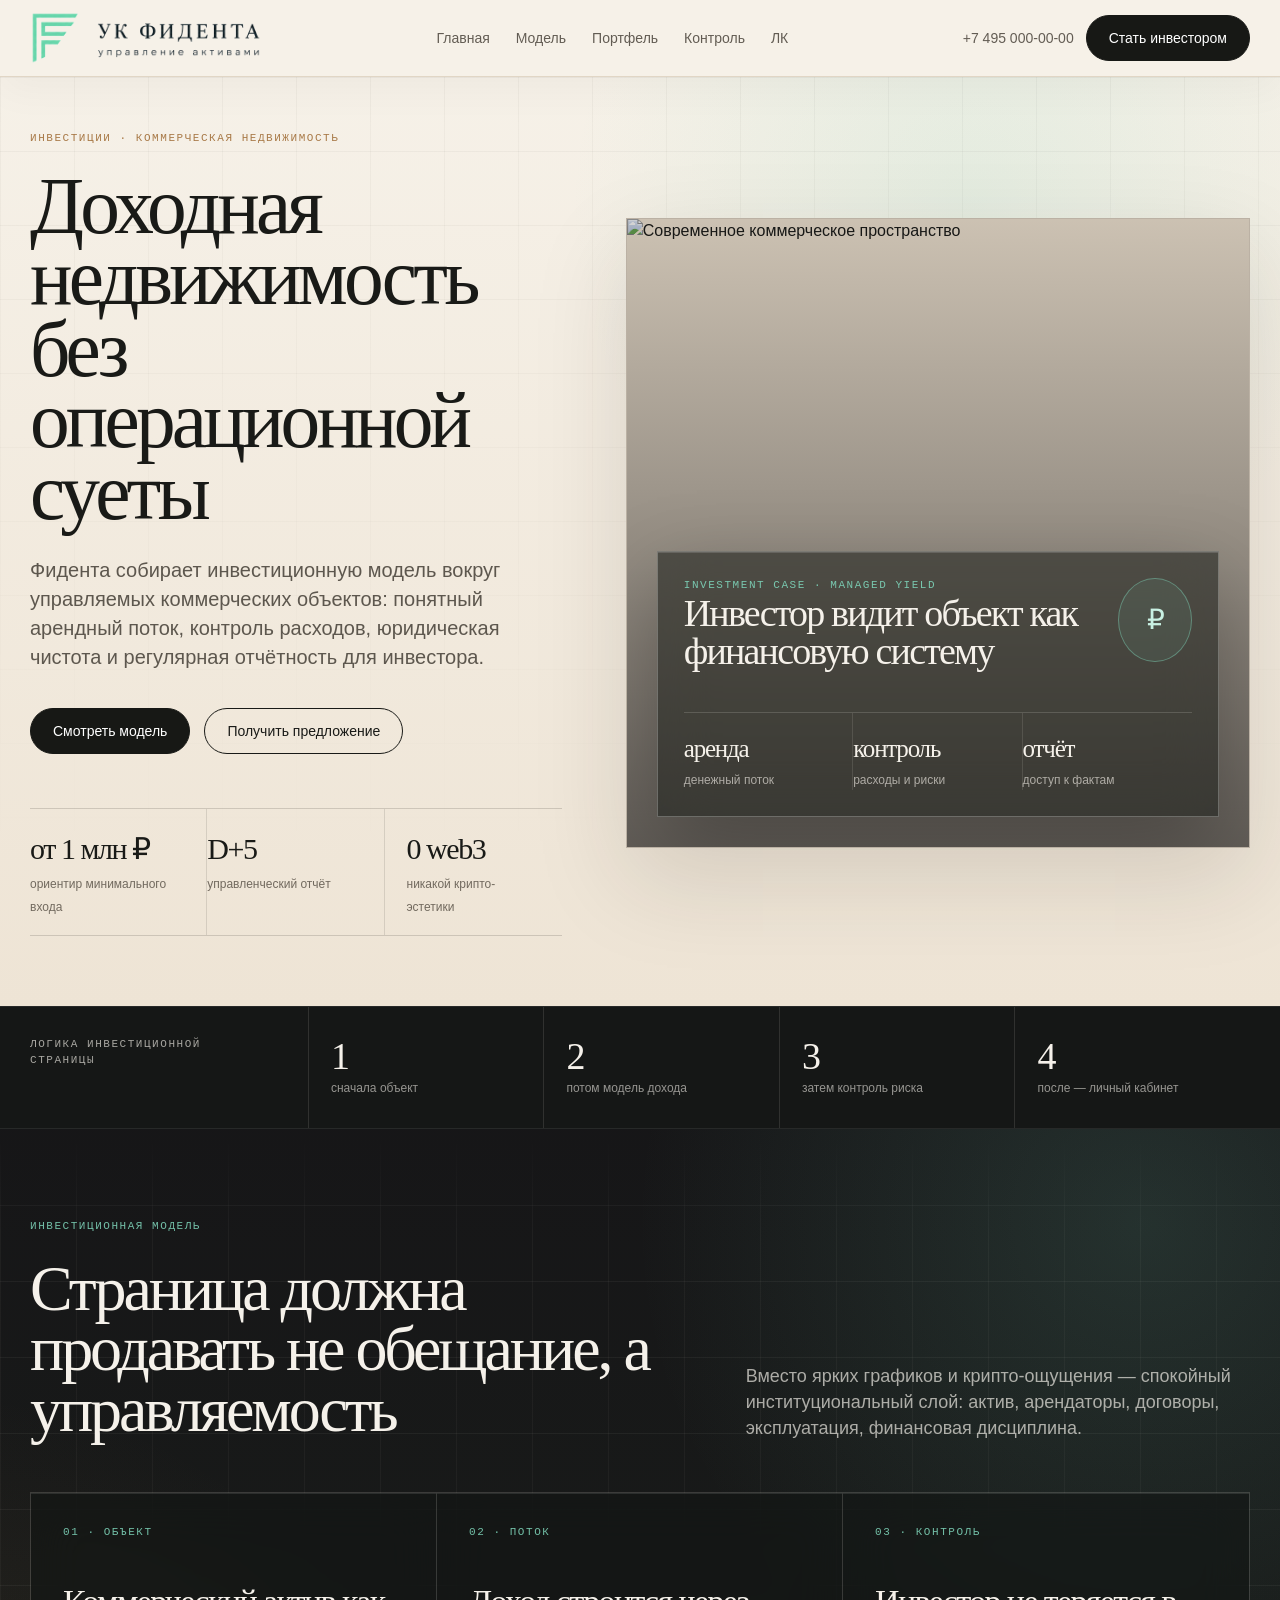
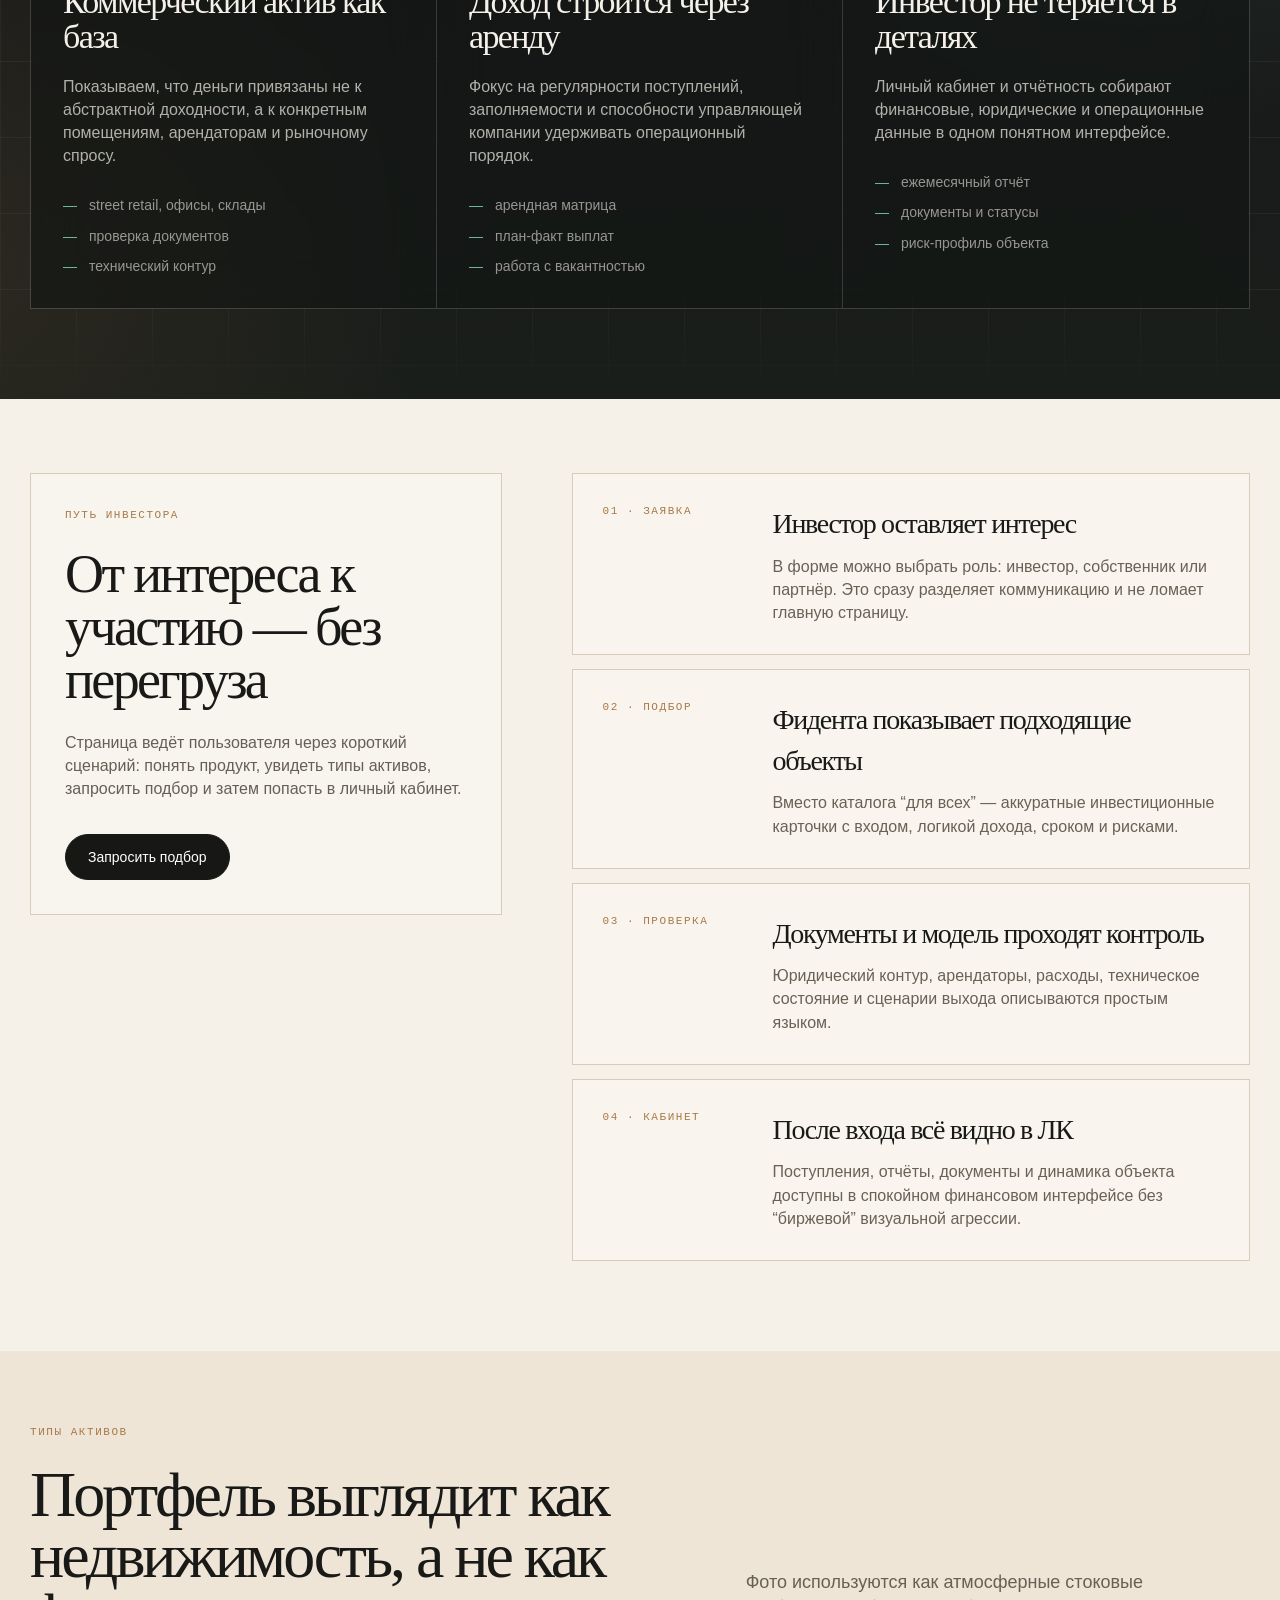
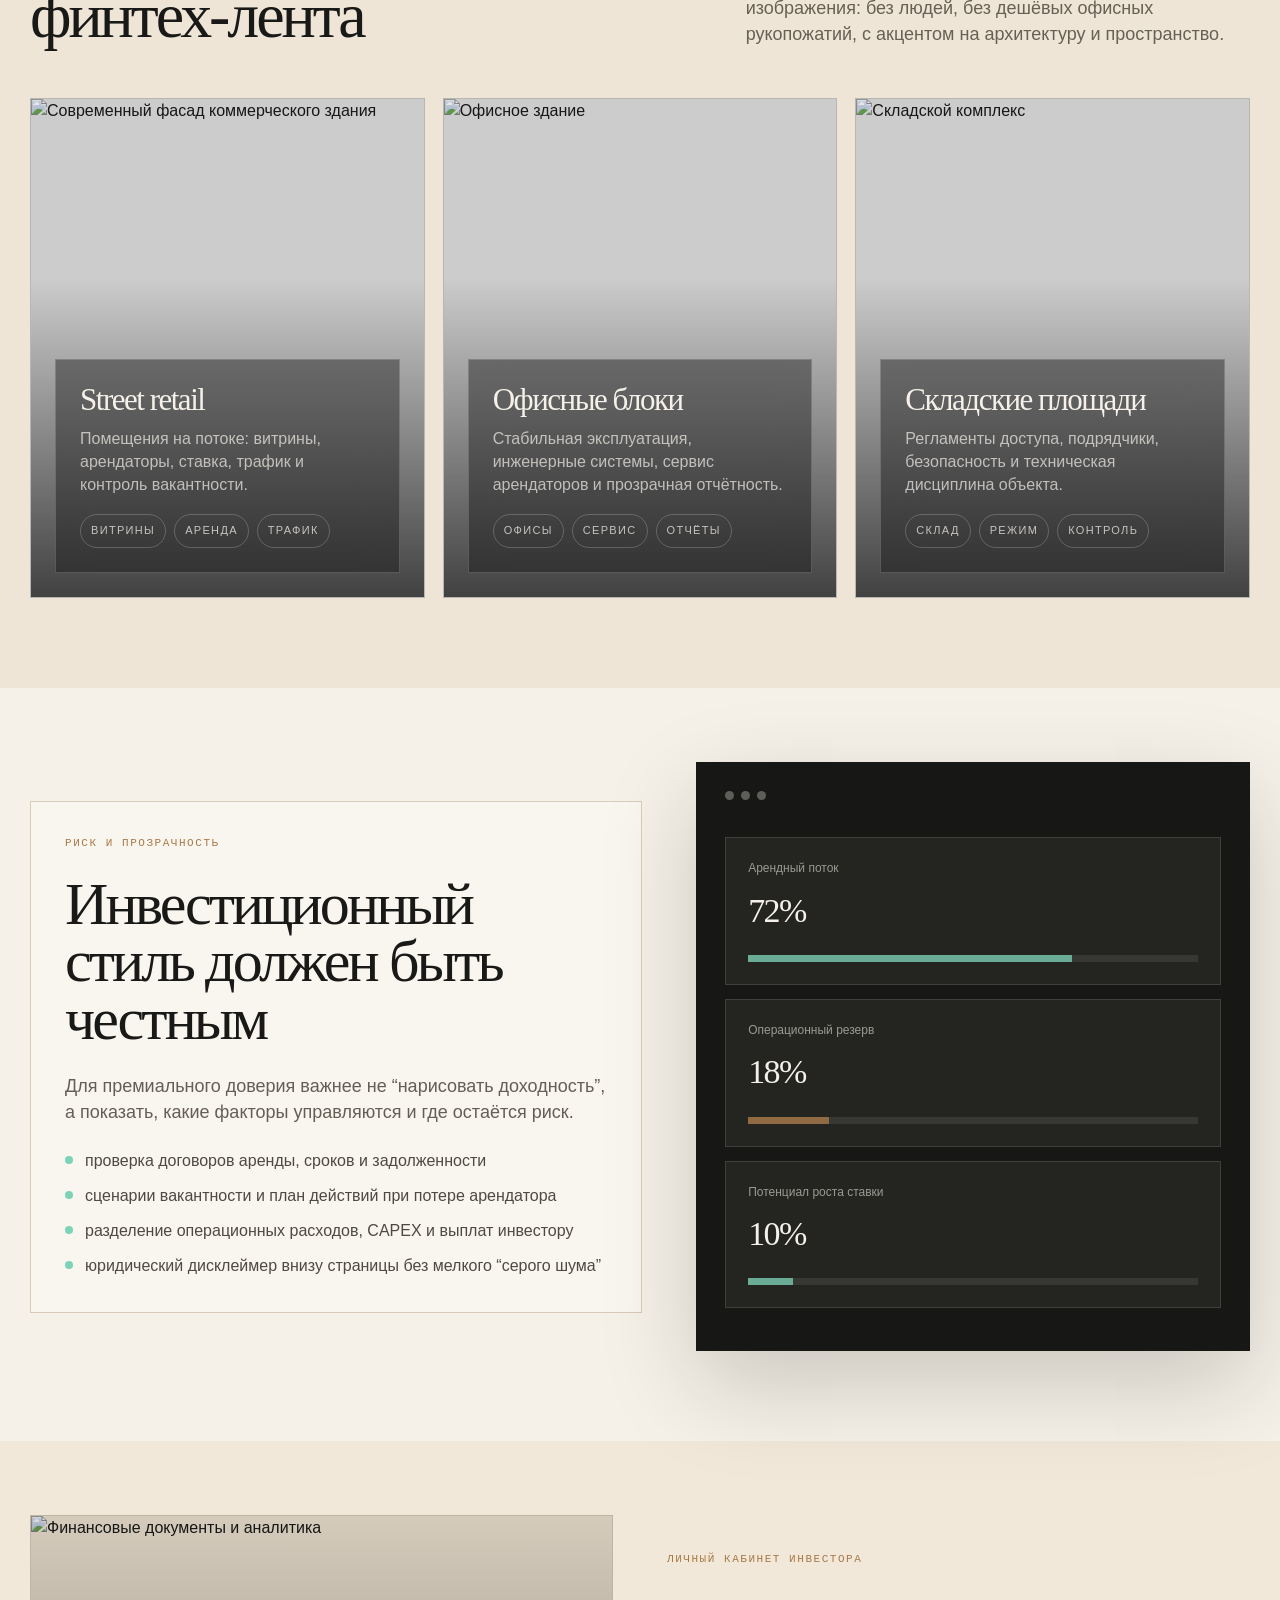
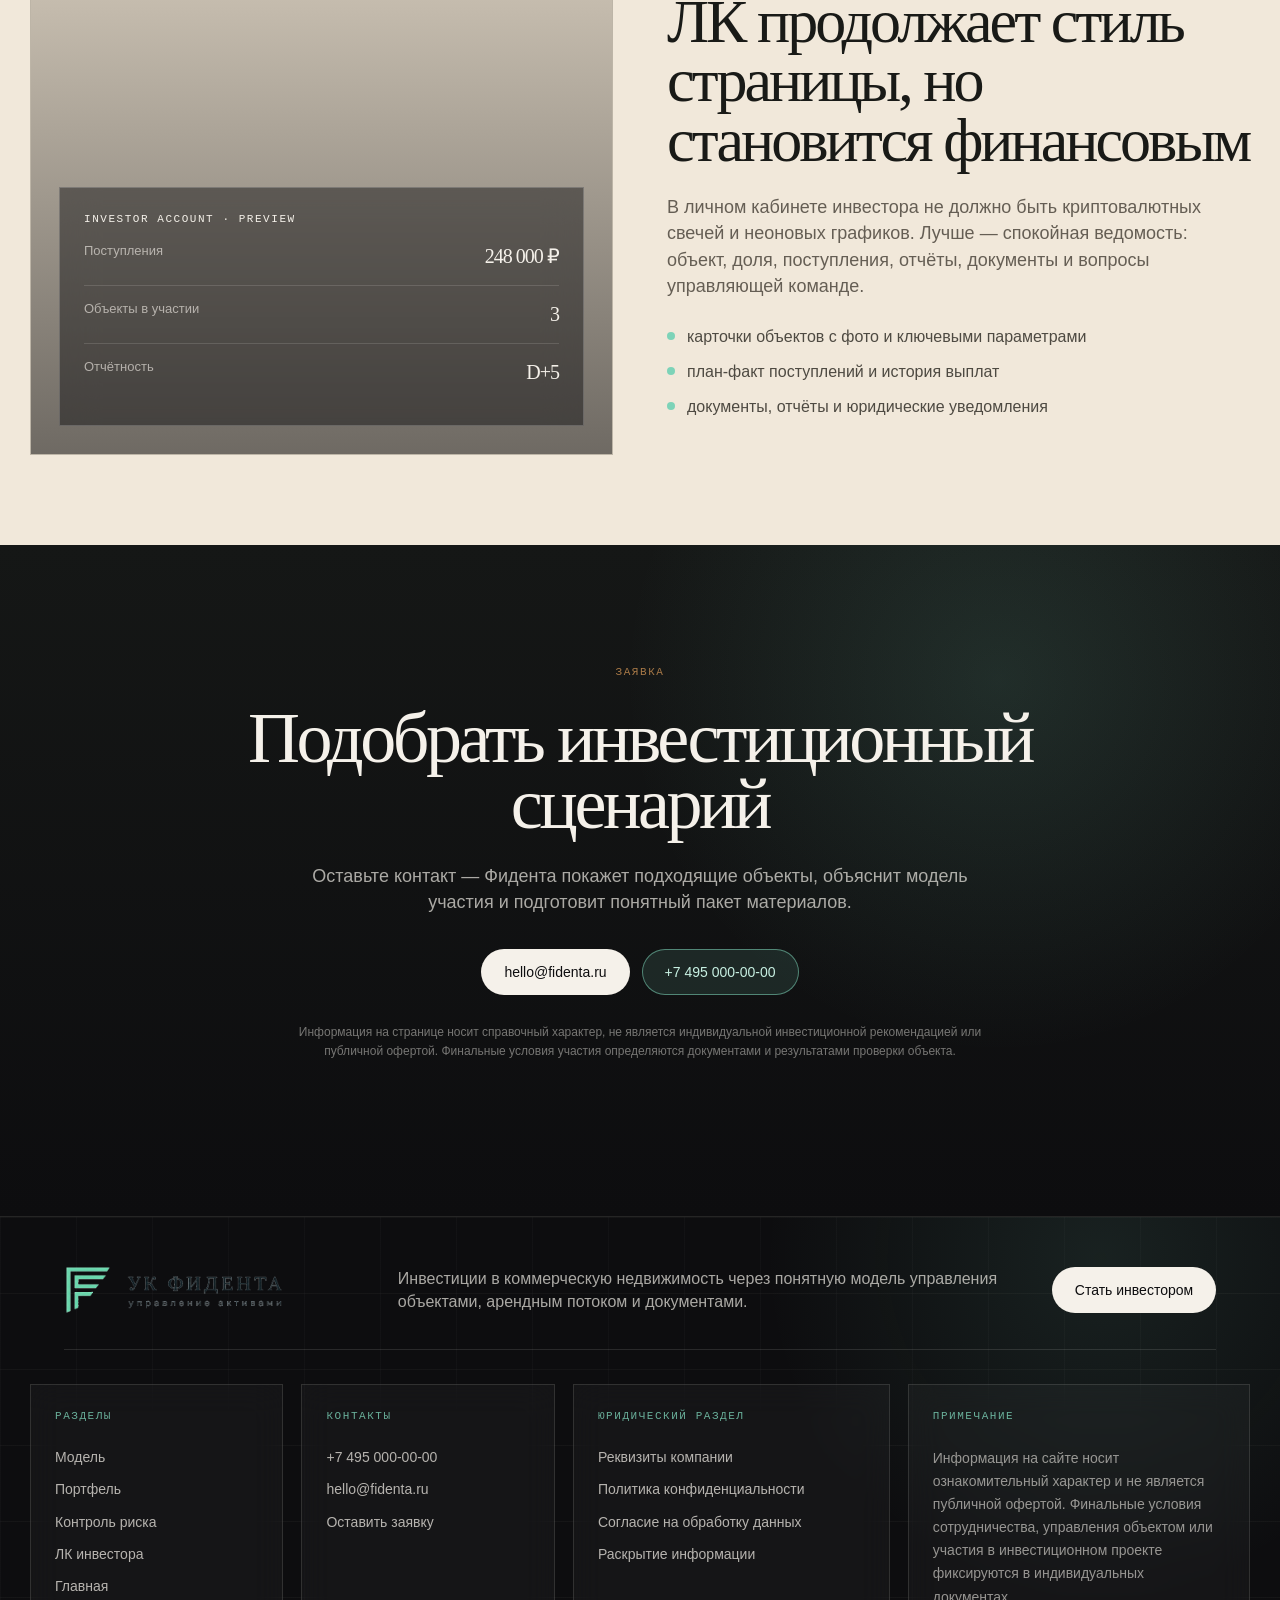
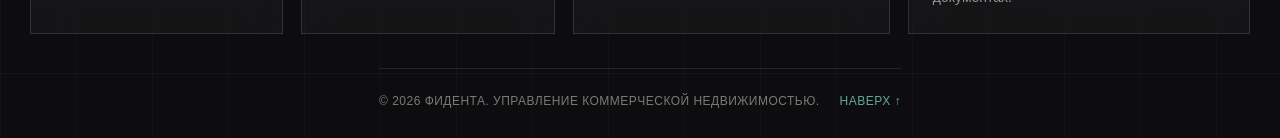
==== invest.html @ cbfd3d3b "Add files via upload" ====
<!DOCTYPE html>

<html lang="ru">
<head>
<meta charset="utf-8"/>
<meta content="width=device-width, initial-scale=1" name="viewport"/>
<meta name="description" content="Инвестиционная страница УК Фидента: доходная коммерческая недвижимость, управление объектами, арендный поток и прозрачность."/>
<title>Фидента — инвестиции в коммерческую недвижимость</title>
<style>
:root{
  --dark:#0d0d0f; --dark2:#151716; --ink:#191a17; --paper:#f6f1e8; --paper2:#ebe2d4;
  --ivory:#f5f1ea; --muted:#736b5e; --line:#d8cbb8; --mint:#7dd3b8; --bronze:#a87947;
  --glass:rgba(18,22,20,.62); --glassLine:rgba(245,241,234,.16);
}
*{box-sizing:border-box} html{scroll-behavior:smooth} body{margin:0;background:var(--paper);color:var(--ink);font-family:Inter,Arial,sans-serif;line-height:1.45;-webkit-font-smoothing:antialiased} a{text-decoration:none;color:inherit} img{display:block;max-width:100%}
.serif{font-family:Georgia,'Times New Roman',serif;font-weight:400;letter-spacing:-.048em}.mono{font-family:ui-monospace,SFMono-Regular,Menlo,Consolas,monospace;text-transform:uppercase;letter-spacing:.14em;font-size:11px}.container{max-width:1320px;margin:0 auto;padding:0 30px}.btn{display:inline-flex;align-items:center;justify-content:center;gap:10px;min-height:46px;padding:0 22px;border-radius:999px;border:1px solid currentColor;font-size:14px;transition:.2s ease}.btn:hover{transform:translateY(-2px)}.btn.dark{background:#171815;color:#fff;border-color:#171815}.btn.light{background:var(--ivory);color:var(--dark);border-color:rgba(245,241,234,.7)}.btn.mint{background:rgba(125,211,184,.12);border-color:rgba(125,211,184,.55);color:#c8f1e3}
.nav{position:sticky;top:0;z-index:50;background:rgba(246,241,232,.78);backdrop-filter:blur(18px);-webkit-backdrop-filter:blur(18px);border-bottom:1px solid rgba(216,203,184,.72)}.nav-inner{height:76px;display:flex;align-items:center;justify-content:space-between;gap:28px}.brand{display:inline-flex;align-items:center;text-decoration:none}.brand img{display:block;width:232px;height:auto}.links{display:flex;gap:26px;color:#625c53;font-size:14px}.links a:hover{color:#161713}.nav-cta{display:flex;align-items:center;gap:12px}.phone{font-size:14px;color:#625c53}
.invest-hero{position:relative;overflow:hidden;background:radial-gradient(circle at 76% 14%,rgba(125,211,184,.15),transparent 32%),linear-gradient(180deg,#f6f1e8,#eee4d5)}.invest-hero:before{content:"";position:absolute;inset:0;background-image:linear-gradient(rgba(25,26,23,.045) 1px,transparent 1px),linear-gradient(90deg,rgba(25,26,23,.035) 1px,transparent 1px);background-size:74px 74px;mask-image:linear-gradient(180deg,black,transparent 86%);pointer-events:none}.invest-hero-grid{position:relative;display:grid;grid-template-columns:.92fr 1.08fr;gap:62px;align-items:center;min-height:760px;padding:54px 30px 70px}.eyebrow{color:var(--bronze);margin-bottom:24px}h1{font-size:82px;line-height:.9;margin:0 0 28px;max-width:780px}.lead{font-size:20px;color:#5d574e;max-width:670px;margin:0 0 36px}.hero-actions{display:flex;gap:14px;flex-wrap:wrap}.invest-note{margin-top:54px;display:grid;grid-template-columns:repeat(3,1fr);max-width:720px;border-top:1px solid rgba(25,26,23,.16);border-bottom:1px solid rgba(25,26,23,.16)}.invest-note div{padding:18px 22px 18px 0;border-right:1px solid rgba(25,26,23,.12)}.invest-note div:last-child{border-right:0;padding-left:22px}.invest-note b{display:block;font-size:30px;font-weight:400}.invest-note span{font-size:12px;color:#726a5f}
.invest-visual{position:relative;min-height:650px;border:1px solid rgba(25,26,23,.14);overflow:hidden;background:#d6cbbb;box-shadow:0 34px 90px rgba(40,32,22,.13)}.invest-visual img{position:absolute;inset:0;width:100%;height:100%;object-fit:cover;filter:saturate(.74) contrast(.98) brightness(.88)}.invest-visual:after{content:"";position:absolute;inset:0;background:linear-gradient(180deg,rgba(13,13,15,.05),rgba(13,13,15,.58))}.deal-card{position:absolute;z-index:2;left:30px;right:30px;bottom:30px;padding:26px;border:1px solid rgba(255,255,255,.26);background:rgba(20,23,20,.54);color:var(--ivory);backdrop-filter:blur(24px) saturate(1.2);-webkit-backdrop-filter:blur(24px) saturate(1.2);box-shadow:0 30px 80px rgba(0,0,0,.28),inset 0 1px 0 rgba(255,255,255,.14)}.deal-top{display:flex;justify-content:space-between;gap:24px;align-items:flex-start;margin-bottom:42px}.deal-card .mono{color:rgba(125,211,184,.92)}.deal-card h3{font-size:38px;line-height:1;margin:0;max-width:470px}.deal-stamp{width:84px;height:84px;border-radius:50%;display:grid;place-items:center;border:1px solid rgba(125,211,184,.44);background:rgba(125,211,184,.08);font-size:28px;color:#c8f1e3}.deal-row{display:grid;grid-template-columns:repeat(3,1fr);border-top:1px solid rgba(245,241,234,.16)}.deal-row div{padding:18px 18px 0 0;border-right:1px solid rgba(245,241,234,.12)}.deal-row div:last-child{border-right:0}.deal-row b{display:block;font-size:25px;font-weight:400}.deal-row span{font-size:12px;color:rgba(245,241,234,.62)}
.strip{background:#151716;color:var(--ivory);border-top:1px solid rgba(255,255,255,.08);border-bottom:1px solid rgba(255,255,255,.08)}.strip-inner{display:grid;grid-template-columns:1.18fr repeat(4,1fr);align-items:stretch}.strip-title{padding:30px 34px 30px 0;color:rgba(245,241,234,.66)}.metric{padding:30px 22px;border-left:1px solid rgba(245,241,234,.12)}.metric b{display:block;font-size:38px;font-weight:400;line-height:1}.metric span{font-size:12px;color:rgba(245,241,234,.58)}
.section{padding:112px 0}.section-head{display:grid;grid-template-columns:.95fr .75fr;gap:90px;align-items:end;margin-bottom:54px}.section-head h2{font-size:68px;line-height:.95;margin:0}.section-head p{font-size:18px;color:#676054;margin:0}.dark-glass{position:relative;overflow:hidden;background:linear-gradient(180deg,rgba(13,13,15,.96),rgba(19,23,20,.97)),url('https://images.unsplash.com/photo-1486406146926-c627a92ad1ab?auto=format&fit=crop&w=2200&q=80') center/cover;color:var(--ivory)}.dark-glass:before{content:"";position:absolute;inset:0;background-image:linear-gradient(rgba(245,241,234,.055) 1px,transparent 1px),linear-gradient(90deg,rgba(245,241,234,.045) 1px,transparent 1px);background-size:76px 76px;mask-image:linear-gradient(180deg,transparent,black 12%,black 88%,transparent);pointer-events:none}.dark-glass:after{content:"";position:absolute;inset:-20%;background:radial-gradient(circle at 78% 22%,rgba(125,211,184,.14),transparent 30%),radial-gradient(circle at 12% 75%,rgba(168,121,71,.12),transparent 26%);pointer-events:none}.dark-glass .container{position:relative;z-index:1}.dark-glass .section-head p{color:rgba(245,241,234,.67)}.dark-glass .eyebrow{color:rgba(125,211,184,.9)}
.thesis-grid{display:grid;grid-template-columns:repeat(3,1fr);border:1px solid var(--glassLine)}.thesis{position:relative;min-height:380px;padding:32px;background:var(--glass);border-right:1px solid var(--glassLine);backdrop-filter:blur(24px) saturate(1.16);-webkit-backdrop-filter:blur(24px) saturate(1.16);box-shadow:inset 0 1px 0 rgba(255,255,255,.1)}.thesis:last-child{border-right:0}.thesis .mono{color:rgba(125,211,184,.9);margin-bottom:44px}.thesis h3{font-size:34px;line-height:1.02;margin:0 0 20px}.thesis p{color:rgba(245,241,234,.7);margin:0 0 28px}.thesis ul{list-style:none;padding:0;margin:0;display:grid;gap:10px;color:rgba(245,241,234,.58);font-size:14px}.thesis li:before{content:"—";margin-right:12px;color:rgba(125,211,184,.86)}
.model-grid{display:grid;grid-template-columns:.82fr 1.18fr;gap:70px;align-items:start}.model-card{position:sticky;top:104px;padding:34px;border:1px solid var(--line);background:rgba(255,255,255,.25)}.model-card h2{font-size:54px;line-height:.98;margin:0 0 24px}.model-card p{color:#665f55;margin:0 0 26px}.model-card .btn{margin-top:8px}.model-steps{display:grid;gap:14px}.model-step{display:grid;grid-template-columns:140px 1fr;gap:30px;padding:30px;border:1px solid var(--line);background:rgba(255,255,255,.25)}.model-step .mono{color:var(--bronze)}.model-step h3{font-size:28px;margin:0 0 10px}.model-step p{margin:0;color:#686156}
.portfolio{background:#eee5d7}.asset-grid{display:grid;grid-template-columns:1fr 1fr 1fr;gap:18px}.asset{min-height:500px;position:relative;overflow:hidden;background:#ccc;border:1px solid rgba(25,26,23,.12)}.asset img{width:100%;height:100%;object-fit:cover;filter:saturate(.72) brightness(.9)}.asset:after{content:"";position:absolute;inset:0;background:linear-gradient(180deg,transparent 36%,rgba(0,0,0,.68))}.asset-info{position:absolute;left:24px;right:24px;bottom:24px;z-index:1;color:var(--ivory);padding:24px;border:1px solid rgba(255,255,255,.18);background:rgba(13,13,15,.4);backdrop-filter:blur(18px)}.asset-info h3{font-size:31px;line-height:1;margin:0 0 12px}.asset-info p{margin:0 0 18px;color:rgba(245,241,234,.7)}.chips{display:flex;gap:8px;flex-wrap:wrap}.chip{font-size:11px;text-transform:uppercase;letter-spacing:.12em;border:1px solid rgba(245,241,234,.22);padding:8px 10px;border-radius:999px;color:rgba(245,241,234,.75)}
.risk-layout{display:grid;grid-template-columns:1.05fr .95fr;gap:54px;align-items:center}.risk-panel{padding:34px;border:1px solid var(--line);background:rgba(255,255,255,.28)}.risk-panel h2{font-size:60px;line-height:.96;margin:0 0 24px}.risk-panel p{font-size:18px;color:#655e54;margin:0 0 24px}.risk-list{display:grid;gap:12px}.risk-item{display:flex;gap:12px;align-items:flex-start;color:#4e4a42}.risk-item:before{content:"";width:8px;height:8px;border-radius:50%;background:var(--mint);margin-top:7px;flex:0 0 auto}.allocation{padding:28px;border:1px solid rgba(25,26,23,.12);background:#171815;box-shadow:0 34px 90px rgba(0,0,0,.18);color:var(--ivory)}.allocation-top{height:24px;display:flex;gap:7px;margin-bottom:22px}.dot{width:9px;height:9px;border-radius:50%;background:rgba(245,241,234,.32)}.alloc-card{padding:22px;border:1px solid rgba(245,241,234,.13);background:rgba(245,241,234,.055);margin-bottom:14px}.alloc-card b{font-size:34px;font-weight:400}.alloc-card span{display:block;color:rgba(245,241,234,.57);font-size:12px;margin-bottom:8px}.bar{height:7px;background:rgba(245,241,234,.09);margin-top:20px;overflow:hidden}.bar i{display:block;height:100%;background:rgba(125,211,184,.75)}.bar.bronze i{background:rgba(168,121,71,.78)}
.investor-cabinet{background:#f1e8da}.cabinet-grid{display:grid;grid-template-columns:1fr 1fr;gap:54px;align-items:center}.cabinet-shot{position:relative;min-height:540px;border:1px solid rgba(25,26,23,.14);overflow:hidden;background:#d9cfbf}.cabinet-shot img{position:absolute;inset:0;width:100%;height:100%;object-fit:cover;filter:saturate(.7) brightness(.88)}.cabinet-shot:after{content:"";position:absolute;inset:0;background:linear-gradient(180deg,rgba(13,13,15,.02),rgba(13,13,15,.52))}.mini-ledger{position:absolute;z-index:2;left:28px;right:28px;bottom:28px;padding:24px;border:1px solid rgba(255,255,255,.2);background:rgba(13,13,15,.45);color:var(--ivory);backdrop-filter:blur(18px)}.ledger-row{display:grid;grid-template-columns:1fr auto;gap:20px;padding:14px 0;border-bottom:1px solid rgba(245,241,234,.14)}.ledger-row:last-child{border-bottom:0}.ledger-row span{color:rgba(245,241,234,.62);font-size:13px}.ledger-row b{font-size:20px;font-weight:400}.cabinet-copy h2{font-size:62px;line-height:.96;margin:0 0 24px}.cabinet-copy p{font-size:18px;color:#655e54;margin:0 0 26px;max-width:560px}
.final{padding:120px 0;background:radial-gradient(circle at 78% 20%,rgba(125,211,184,.13),transparent 33%),linear-gradient(180deg,#151716,#0d0d0f);color:var(--ivory);text-align:center}.final h2{font-size:72px;line-height:.92;margin:0 auto 26px;max-width:900px}.final p{margin:0 auto 34px;max-width:720px;color:rgba(245,241,234,.68);font-size:18px}.final-actions{display:flex;justify-content:center;gap:12px;flex-wrap:wrap}.legal-caption{margin-top:28px!important;font-size:12px!important;line-height:1.6!important;color:rgba(245,241,234,.45)!important}
.footer{background:#0d0d0f;color:rgba(245,241,234,.62);border-top:1px solid rgba(245,241,234,.1);position:relative;overflow:hidden}.footer:before{content:"";position:absolute;inset:0;background:radial-gradient(circle at 86% 8%,rgba(125,211,184,.1),transparent 28%),linear-gradient(rgba(245,241,234,.035) 1px,transparent 1px),linear-gradient(90deg,rgba(245,241,234,.025) 1px,transparent 1px);background-size:auto,76px 76px,76px 76px;pointer-events:none}.footer-inner{position:relative;z-index:1;padding:48px 30px 28px;display:grid;gap:34px}.footer-top{display:grid;grid-template-columns:300px 1fr auto;gap:34px;align-items:center;padding-bottom:34px;border-bottom:1px solid rgba(245,241,234,.12)}.footer .brand{color:var(--ivory)}.footer-brand img{width:220px}.footer-lead{margin:0;max-width:620px;color:rgba(245,241,234,.68);font-size:16px}.footer-btn{white-space:nowrap}.footer-grid{display:grid;grid-template-columns:1fr 1fr 1.25fr 1.35fr;gap:18px}.footer-col{min-height:188px;padding:24px;border:1px solid rgba(245,241,234,.12);background:rgba(255,255,255,.035);backdrop-filter:blur(16px)}.footer-col .mono{color:rgba(125,211,184,.82);margin-bottom:22px}.footer-col a{display:block;width:max-content;max-width:100%;margin:0 0 12px;color:rgba(245,241,234,.72);font-size:14px;transition:.2s ease}.footer-col a:hover{color:var(--ivory);transform:translateX(3px)}.footer-note p{margin:0;color:rgba(245,241,234,.58);font-size:14px;line-height:1.65}.footer-bottom{display:flex;justify-content:space-between;gap:20px;align-items:center;padding-top:24px;border-top:1px solid rgba(245,241,234,.1);font-size:12px;letter-spacing:.04em;text-transform:uppercase;color:rgba(245,241,234,.48)}.footer-bottom a{color:rgba(125,211,184,.78)}
@media(max-width:1050px){.links,.phone{display:none}.invest-hero-grid,.section-head,.model-grid,.risk-layout,.cabinet-grid{grid-template-columns:1fr}.invest-hero-grid{min-height:auto}.invest-visual{min-height:560px}.strip-inner{grid-template-columns:1fr 1fr}.strip-title{grid-column:1/-1}.thesis-grid,.asset-grid{grid-template-columns:1fr}.thesis,.thesis:last-child{border-right:0;border-bottom:1px solid var(--glassLine)}.thesis:last-child{border-bottom:0}.model-card{position:relative;top:auto}h1{font-size:58px}.section-head h2,.final h2{font-size:48px}.cabinet-copy h2,.risk-panel h2{font-size:46px}.invest-note{grid-template-columns:1fr}.invest-note div{border-right:0;border-bottom:1px solid rgba(25,26,23,.12)}.invest-note div:last-child{border-bottom:0;padding-left:0}.footer-top,.footer-grid{grid-template-columns:1fr}.footer-col{min-height:auto}.footer-bottom{display:grid}}
@media(max-width:620px){.container{padding:0 20px}.invest-hero-grid{padding-left:20px;padding-right:20px}.nav-inner{height:68px}.brand img{width:184px}.footer-brand img{width:184px}.nav-cta .btn{display:none}h1{font-size:44px}.lead{font-size:18px}.invest-visual{min-height:500px}.deal-row{grid-template-columns:1fr}.deal-row div{border-right:0;border-bottom:1px solid rgba(245,241,234,.12);padding:14px 0}.deal-row div:last-child{border-bottom:0}.deal-top{display:block}.deal-stamp{margin-top:22px}.section{padding:82px 0}.thesis{min-height:auto}.model-step{grid-template-columns:1fr}.footer-inner{padding:34px 20px 24px}.footer-top{gap:20px}.footer-col{padding:20px}}

/* Step 2: unified clickable navigation and mobile optimisation */
.nav{box-shadow:0 14px 40px rgba(25,26,23,.035)}
.links a,.nav-cta a,.footer a,.mobile-nav a{transition:color .2s ease,border-color .2s ease,background .2s ease,opacity .2s ease}
.links a[aria-current="page"],.mobile-nav a[aria-current="page"]{color:#161713;font-weight:600}
.nav-cta .btn{white-space:nowrap}
.mobile-nav{display:none}
.skip-link{position:absolute;left:18px;top:-60px;z-index:100;background:#171815;color:#fff;padding:12px 16px;border-radius:999px;transition:top .2s ease}.skip-link:focus{top:14px}
@media(max-width:1050px){
  .nav{position:sticky;top:0}.nav-inner{height:74px}.links{display:none}.phone{display:none}.nav-cta{margin-left:auto}.nav-cta .btn{min-height:40px;padding:0 16px;font-size:13px}
  .mobile-nav{position:sticky;top:74px;z-index:49;display:flex;gap:8px;overflow-x:auto;padding:10px max(20px,calc((100vw - 1320px)/2 + 30px));background:rgba(246,241,232,.92);border-bottom:1px solid rgba(216,203,184,.72);backdrop-filter:blur(18px);-webkit-backdrop-filter:blur(18px);scrollbar-width:none}.mobile-nav::-webkit-scrollbar{display:none}
  .mobile-nav a{flex:0 0 auto;min-height:38px;display:inline-flex;align-items:center;justify-content:center;border:1px solid rgba(25,26,23,.13);border-radius:999px;padding:0 14px;font-size:13px;color:#625c53;background:rgba(255,255,255,.22)}
  .mobile-nav a[aria-current="page"],.mobile-nav a:hover{color:#161713;border-color:rgba(25,26,23,.32);background:rgba(255,255,255,.46)}
  .mobile-nav a.mobile-strong{background:#171815;color:#fff;border-color:#171815}
}
@media(max-width:620px){
  .nav-inner{height:66px;gap:12px}.brand img{width:184px}.nav-cta .btn{display:inline-flex;min-height:38px;padding:0 13px;font-size:12px}.mobile-nav{top:66px;padding:9px 20px}.mobile-nav a{min-height:36px;padding:0 12px;font-size:12px}
}
@media(max-width:390px){.brand img{width:166px}.nav-cta .btn{padding:0 11px}.mobile-nav{gap:6px}}



/* Step 3: desktop and mobile spacing polish */
:root{--site-max:1320px;--section-y:clamp(82px,7vw,112px);--section-y-tight:clamp(66px,5.8vw,92px)}
.container{max-width:var(--site-max)!important}
.section{padding:var(--section-y) 0!important}
.section-head{gap:clamp(34px,6vw,90px)!important;margin-bottom:clamp(34px,4vw,54px)!important}
.section-head h2{font-size:clamp(44px,5vw,68px)!important}
h1{font-size:clamp(52px,6.2vw,82px)!important}
.lead{max-width:680px}
.btn{transition:transform .2s ease,background .2s ease,border-color .2s ease,color .2s ease}
.btn:hover{transform:translateY(-2px)}
.nav-inner{max-width:var(--site-max)}
.links{align-items:center;white-space:nowrap}
.links a{padding:8px 0}
.footer-top,.footer-grid,.footer-bottom{max-width:var(--site-max);margin-left:auto;margin-right:auto}
img{height:auto}
@media(min-width:1051px){
  .nav-inner{height:76px}
  .mobile-nav{display:none!important}
  .section + .section{padding-top:var(--section-y-tight)!important}
}
@media(max-width:1050px){
  h1{font-size:clamp(44px,8vw,58px)!important}
  .section-head{grid-template-columns:1fr!important}
  .section-head p{max-width:760px}
  .section{padding:86px 0!important}
}
@media(max-width:620px){
  .container{padding-left:20px!important;padding-right:20px!important}
  h1{font-size:clamp(40px,11vw,44px)!important;line-height:.94!important}
  .section{padding:74px 0!important}
  .section-head h2{font-size:clamp(38px,10vw,48px)!important;line-height:.98!important}
  .lead{font-size:17px!important}
  .btn{min-height:44px;padding-left:18px;padding-right:18px}
  .nav-inner{padding-left:20px!important;padding-right:20px!important}
}
@media(max-width:390px){
  .brand img{width:166px!important}
  .nav-cta .btn{padding-left:11px!important;padding-right:11px!important}
}

@media(min-width:1051px){
  .invest-hero-grid{gap:clamp(44px,5vw,70px);min-height:clamp(680px,82vh,760px)}
  .invest-visual{min-height:clamp(580px,70vh,650px)}
  .thesis-grid,.asset-grid{align-items:stretch}
}
@media(max-width:1050px){.invest-hero-grid{gap:42px}.invest-visual{min-height:520px}.strip-inner{grid-template-columns:repeat(2,1fr)!important}}
@media(max-width:620px){.invest-hero-grid{gap:32px}.invest-visual{min-height:460px}.strip-inner{grid-template-columns:1fr!important}.metric{border-left:0;border-top:1px solid rgba(245,241,234,.12)}}


/* Step 4: unified CTA/footer system */
.footer{background:#0d0d0f;color:rgba(245,241,234,.62);border-top:1px solid rgba(245,241,234,.1);position:relative;overflow:hidden}.footer:before{content:"";position:absolute;inset:0;background:radial-gradient(circle at 86% 8%,rgba(125,211,184,.1),transparent 28%),linear-gradient(rgba(245,241,234,.035) 1px,transparent 1px),linear-gradient(90deg,rgba(245,241,234,.025) 1px,transparent 1px);background-size:auto,76px 76px,76px 76px;pointer-events:none}.footer-inner{position:relative;z-index:1;padding:48px 30px 28px;display:grid;gap:34px}.footer-top{display:grid;grid-template-columns:300px 1fr auto;gap:34px;align-items:center;padding-bottom:34px;border-bottom:1px solid rgba(245,241,234,.12)}.footer .brand{color:var(--ivory)}.footer-brand img{width:220px}.footer-lead{margin:0;max-width:620px;color:rgba(245,241,234,.68);font-size:16px}.footer-btn{white-space:nowrap}.footer-grid{display:grid;grid-template-columns:1fr 1fr 1.25fr 1.35fr;gap:18px}.footer-col{min-height:188px;padding:24px;border:1px solid rgba(245,241,234,.12);background:rgba(255,255,255,.035);backdrop-filter:blur(16px);-webkit-backdrop-filter:blur(16px)}.footer-col .mono{color:rgba(125,211,184,.82);margin-bottom:22px}.footer-col a{display:block;width:max-content;max-width:100%;margin:0 0 12px;color:rgba(245,241,234,.72);font-size:14px;transition:.2s ease}.footer-col a:hover{color:var(--ivory);transform:translateX(3px)}.footer-note p{margin:0;color:rgba(245,241,234,.58);font-size:14px;line-height:1.65}.footer-bottom{display:flex;justify-content:space-between;gap:20px;align-items:center;padding-top:24px;border-top:1px solid rgba(245,241,234,.1);font-size:12px;letter-spacing:.04em;text-transform:uppercase;color:rgba(245,241,234,.48)}.footer-bottom a{color:rgba(125,211,184,.78)}
a[aria-current="page"]{color:var(--dark);font-weight:600}.mobile-nav a[aria-current="page"]{background:rgba(25,26,23,.08)}
@media(max-width:1050px){.footer-top,.footer-grid{grid-template-columns:1fr}.footer-col{min-height:auto}.footer-bottom{display:grid}.footer-inner{padding-left:20px;padding-right:20px}.footer-btn{width:max-content}}
@media(max-width:620px){.footer-top{gap:22px}.footer-brand img{width:184px}.footer-grid{gap:12px}.footer-col{padding:20px}.footer-bottom{font-size:11px}.footer-btn{width:100%}}


/* Step 5: final mobile cards and CTA polish */
*{min-width:0}
.hero-actions,.final-actions{align-items:center}
.footer-btn{white-space:nowrap}
.card,.service,.principle,.step,.object,.object-card,.thesis,.model-step,.feature,.flow-item,.doc-item,.asset-card,.kpi,.panel,.metric,.footer-col{overflow-wrap:anywhere}
.footer a,.mobile-nav a,.btn{-webkit-tap-highlight-color:transparent}
@media(max-width:1050px){
  .hero-actions,.final-actions{gap:10px}
  .dark-cta,.footer-top{align-items:flex-start}
  .strip-inner{grid-template-columns:1fr 1fr!important}
  .strip-title{grid-column:1/-1!important}
  .metric{min-height:auto}
  .footer-grid{grid-template-columns:repeat(2,minmax(0,1fr))!important}
  .footer-bottom{gap:14px}
  .visual,.invest-visual,.cabinet-shell,.screen{max-width:100%}
}
@media(max-width:760px){
  .hero-actions,.final-actions{display:grid!important;grid-template-columns:1fr!important;width:100%}
  .hero-actions .btn,.final-actions .btn,.dark-cta .btn,.footer-btn,.request-inner .btn,.sticky-card .btn{width:100%;justify-content:center;text-align:center}
  .dark-cta{padding:24px!important}
  .footer-grid{grid-template-columns:1fr!important}
  .footer-col{padding:20px!important}
  .footer-top{grid-template-columns:1fr!important}
  .footer-lead{max-width:100%}
}
@media(max-width:620px){
  body{overflow-x:hidden}
  .nav{overflow:visible}
  .mobile-nav{overscroll-behavior-x:contain}
  .hero-note,.invest-note,.panel-row,.deal-row,.asset-row,.kpi-grid,.dash-row,.dash-grid,.object-grid,.portfolio-grid,.process-grid,.services-grid,.feature-grid,.flow,.docs-layout,.layout,.cabinet,.cabinet-grid,.risk-layout,.model-grid,.asset-grid,.thesis-grid{gap:12px!important}
  .visual,.invest-visual{min-height:420px!important}
  .cabinet-shell,.screen{padding:18px!important;border-radius:0!important}
  .glass-panel,.deal-card{left:18px!important;right:18px!important;bottom:18px!important;padding:20px!important}
  .glass-panel-top,.deal-top{margin-bottom:28px!important}
  .glass-panel h3,.deal-card h3{font-size:clamp(26px,8vw,32px)!important}
  .panel-row b,.deal-row b,.metric b{font-size:clamp(23px,7vw,32px)!important}
  .service,.thesis,.feature,.principle,.step,.flow-item,.object-info,.docs-panel,.request-inner,.sticky-card,.risk-panel,.model-card,.asset-card,.footer-col{padding:22px!important}
  .object,.object-card{min-height:360px!important}
  .object-info{left:16px!important;right:16px!important;bottom:16px!important}
  .section-head{margin-bottom:28px!important}
  .final{padding:82px 0!important}
  .final h2{font-size:clamp(38px,10vw,48px)!important}
  .footer-inner{padding-left:0!important;padding-right:0!important}
  .footer-bottom{display:grid!important;grid-template-columns:1fr!important;text-align:left}
}
@media(max-width:430px){
  .brand img,.footer-brand img{width:168px!important}
  .nav-cta .btn{font-size:11px!important;padding:0 10px!important}
  .mobile-nav{padding-left:16px!important;padding-right:16px!important}
  .mobile-nav a{font-size:11px!important;padding:0 11px!important}
  .container{padding-left:16px!important;padding-right:16px!important}
  .hero-grid,.invest-hero-grid,.lk-hero-grid{padding-left:16px!important;padding-right:16px!important}
  .visual,.invest-visual{min-height:390px!important}
  .glass-panel,.deal-card{left:14px!important;right:14px!important;bottom:14px!important;padding:18px!important}
  .footer-col{padding:18px!important}
}

</style>
</head>
<body id="top">
<header class="nav"><div class="container nav-inner"><a aria-label="Фидента — на главную" class="brand" href="index.html"><img alt="УК Фидента — управление активами" src="[data-uri]"/></a><nav aria-label="Навигация" class="links"><a href="index.html">Главная</a><a href="#model">Модель</a><a href="#portfolio">Портфель</a><a href="#risk">Контроль</a><a href="lk.html">ЛК</a></nav><div class="nav-cta"><a class="phone" href="tel:+74950000000">+7 495 000-00-00</a><a class="btn dark" href="#contact">Стать инвестором</a></div></div></header>
<nav aria-label="Мобильная навигация" class="mobile-nav"><a href="index.html">Главная</a><a aria-current="page" href="invest.html">Инвестиции</a><a href="#model">Модель</a><a href="#portfolio">Активы</a><a href="#risk">Риски</a><a href="lk.html">ЛК</a><a class="mobile-strong" href="#contact">Заявка</a></nav>
<section class="invest-hero"><div class="container invest-hero-grid"><div><div class="eyebrow mono">инвестиции · коммерческая недвижимость</div><h1 class="serif">Доходная недвижимость без операционной суеты</h1><p class="lead">Фидента собирает инвестиционную модель вокруг управляемых коммерческих объектов: понятный арендный поток, контроль расходов, юридическая чистота и регулярная отчётность для инвестора.</p><div class="hero-actions"><a class="btn dark" href="#model">Смотреть модель</a><a class="btn" href="#contact">Получить предложение</a></div><div class="invest-note"><div><b class="serif">от 1 млн ₽</b><span>ориентир минимального входа</span></div><div><b class="serif">D+5</b><span>управленческий отчёт</span></div><div><b class="serif">0 web3</b><span>никакой крипто-эстетики</span></div></div></div><div class="invest-visual"><img alt="Современное коммерческое пространство" src="https://images.unsplash.com/photo-1497366754035-f200968a6e72?auto=format&amp;fit=crop&amp;w=1500&amp;q=80"/><div class="deal-card"><div class="deal-top"><div><div class="mono">investment case · managed yield</div><h3 class="serif">Инвестор видит объект как финансовую систему</h3></div><div class="deal-stamp serif">₽</div></div><div class="deal-row"><div><b class="serif">аренда</b><span>денежный поток</span></div><div><b class="serif">контроль</b><span>расходы и риски</span></div><div><b class="serif">отчёт</b><span>доступ к фактам</span></div></div></div></div></div></section>
<section class="strip"><div class="container strip-inner"><div class="strip-title mono">логика инвестиционной страницы</div><div class="metric"><b class="serif">1</b><span>сначала объект</span></div><div class="metric"><b class="serif">2</b><span>потом модель дохода</span></div><div class="metric"><b class="serif">3</b><span>затем контроль риска</span></div><div class="metric"><b class="serif">4</b><span>после — личный кабинет</span></div></div></section>
<section class="section dark-glass" id="model"><div class="container"><div class="section-head"><div><div class="eyebrow mono">инвестиционная модель</div><h2 class="serif">Страница должна продавать не обещание, а управляемость</h2></div><p>Вместо ярких графиков и крипто-ощущения — спокойный институциональный слой: актив, арендаторы, договоры, эксплуатация, финансовая дисциплина.</p></div><div class="thesis-grid"><article class="thesis"><div class="mono">01 · объект</div><h3 class="serif">Коммерческий актив как база</h3><p>Показываем, что деньги привязаны не к абстрактной доходности, а к конкретным помещениям, арендаторам и рыночному спросу.</p><ul><li>street retail, офисы, склады</li><li>проверка документов</li><li>технический контур</li></ul></article><article class="thesis"><div class="mono">02 · поток</div><h3 class="serif">Доход строится через аренду</h3><p>Фокус на регулярности поступлений, заполняемости и способности управляющей компании удерживать операционный порядок.</p><ul><li>арендная матрица</li><li>план-факт выплат</li><li>работа с вакантностью</li></ul></article><article class="thesis"><div class="mono">03 · контроль</div><h3 class="serif">Инвестор не теряется в деталях</h3><p>Личный кабинет и отчётность собирают финансовые, юридические и операционные данные в одном понятном интерфейсе.</p><ul><li>ежемесячный отчёт</li><li>документы и статусы</li><li>риск-профиль объекта</li></ul></article></div></div></section>
<section class="section"><div class="container model-grid"><aside class="model-card"><div class="eyebrow mono">путь инвестора</div><h2 class="serif">От интереса к участию — без перегруза</h2><p>Страница ведёт пользователя через короткий сценарий: понять продукт, увидеть типы активов, запросить подбор и затем попасть в личный кабинет.</p><a class="btn dark" href="#contact">Запросить подбор</a></aside><div class="model-steps"><article class="model-step"><div class="mono">01 · заявка</div><div><h3 class="serif">Инвестор оставляет интерес</h3><p>В форме можно выбрать роль: инвестор, собственник или партнёр. Это сразу разделяет коммуникацию и не ломает главную страницу.</p></div></article><article class="model-step"><div class="mono">02 · подбор</div><div><h3 class="serif">Фидента показывает подходящие объекты</h3><p>Вместо каталога “для всех” — аккуратные инвестиционные карточки с входом, логикой дохода, сроком и рисками.</p></div></article><article class="model-step"><div class="mono">03 · проверка</div><div><h3 class="serif">Документы и модель проходят контроль</h3><p>Юридический контур, арендаторы, расходы, техническое состояние и сценарии выхода описываются простым языком.</p></div></article><article class="model-step"><div class="mono">04 · кабинет</div><div><h3 class="serif">После входа всё видно в ЛК</h3><p>Поступления, отчёты, документы и динамика объекта доступны в спокойном финансовом интерфейсе без “биржевой” визуальной агрессии.</p></div></article></div></div></section>
<section class="section portfolio" id="portfolio"><div class="container"><div class="section-head"><div><div class="eyebrow mono">типы активов</div><h2 class="serif">Портфель выглядит как недвижимость, а не как финтех-лента</h2></div><p>Фото используются как атмосферные стоковые изображения: без людей, без дешёвых офисных рукопожатий, с акцентом на архитектуру и пространство.</p></div><div class="asset-grid"><article class="asset"><img alt="Современный фасад коммерческого здания" src="https://images.unsplash.com/photo-1518005020951-eccb494ad742?auto=format&amp;fit=crop&amp;w=1000&amp;q=80"/><div class="asset-info"><h3 class="serif">Street retail</h3><p>Помещения на потоке: витрины, арендаторы, ставка, трафик и контроль вакантности.</p><div class="chips"><span class="chip">витрины</span><span class="chip">аренда</span><span class="chip">трафик</span></div></div></article><article class="asset"><img alt="Офисное здание" src="https://images.unsplash.com/photo-1486406146926-c627a92ad1ab?auto=format&amp;fit=crop&amp;w=1000&amp;q=80"/><div class="asset-info"><h3 class="serif">Офисные блоки</h3><p>Стабильная эксплуатация, инженерные системы, сервис арендаторов и прозрачная отчётность.</p><div class="chips"><span class="chip">офисы</span><span class="chip">сервис</span><span class="chip">отчёты</span></div></div></article><article class="asset"><img alt="Складской комплекс" src="https://images.unsplash.com/photo-1586528116311-ad8dd3c8310d?auto=format&amp;fit=crop&amp;w=1000&amp;q=80"/><div class="asset-info"><h3 class="serif">Складские площади</h3><p>Регламенты доступа, подрядчики, безопасность и техническая дисциплина объекта.</p><div class="chips"><span class="chip">склад</span><span class="chip">режим</span><span class="chip">контроль</span></div></div></article></div></div></section>
<section class="section" id="risk"><div class="container risk-layout"><div class="risk-panel"><div class="eyebrow mono">риск и прозрачность</div><h2 class="serif">Инвестиционный стиль должен быть честным</h2><p>Для премиального доверия важнее не “нарисовать доходность”, а показать, какие факторы управляются и где остаётся риск.</p><div class="risk-list"><div class="risk-item">проверка договоров аренды, сроков и задолженности</div><div class="risk-item">сценарии вакантности и план действий при потере арендатора</div><div class="risk-item">разделение операционных расходов, CAPEX и выплат инвестору</div><div class="risk-item">юридический дисклеймер внизу страницы без мелкого “серого шума”</div></div></div><div class="allocation"><div class="allocation-top"><span class="dot"></span><span class="dot"></span><span class="dot"></span></div><div class="alloc-card"><span>Арендный поток</span><b class="serif">72%</b><div class="bar"><i style="width:72%"></i></div></div><div class="alloc-card"><span>Операционный резерв</span><b class="serif">18%</b><div class="bar bronze"><i style="width:18%"></i></div></div><div class="alloc-card"><span>Потенциал роста ставки</span><b class="serif">10%</b><div class="bar"><i style="width:10%"></i></div></div></div></div></section>
<section class="section investor-cabinet" id="cabinet"><div class="container cabinet-grid"><div class="cabinet-shot"><img alt="Финансовые документы и аналитика" src="https://images.unsplash.com/photo-1454165804606-c3d57bc86b40?auto=format&amp;fit=crop&amp;w=1400&amp;q=80"/><div class="mini-ledger"><div class="mono">investor account · preview</div><div class="ledger-row"><span>Поступления</span><b class="serif">248 000 ₽</b></div><div class="ledger-row"><span>Объекты в участии</span><b class="serif">3</b></div><div class="ledger-row"><span>Отчётность</span><b class="serif">D+5</b></div></div></div><div class="cabinet-copy"><div class="eyebrow mono">личный кабинет инвестора</div><h2 class="serif">ЛК продолжает стиль страницы, но становится финансовым</h2><p>В личном кабинете инвестора не должно быть криптовалютных свечей и неоновых графиков. Лучше — спокойная ведомость: объект, доля, поступления, отчёты, документы и вопросы управляющей команде.</p><div class="risk-list"><div class="risk-item">карточки объектов с фото и ключевыми параметрами</div><div class="risk-item">план-факт поступлений и история выплат</div><div class="risk-item">документы, отчёты и юридические уведомления</div></div></div></div></section>
<section class="final" id="contact"><div class="container"><div class="eyebrow mono">заявка</div><h2 class="serif">Подобрать инвестиционный сценарий</h2><p>Оставьте контакт — Фидента покажет подходящие объекты, объяснит модель участия и подготовит понятный пакет материалов.</p><div class="final-actions"><a class="btn light" href="mailto:hello@fidenta.ru?subject=Инвестиции%20Фидента">hello@fidenta.ru</a><a class="btn mint" href="tel:+74950000000">+7 495 000-00-00</a></div><p class="legal-caption">Информация на странице носит справочный характер, не является индивидуальной инвестиционной рекомендацией или публичной офертой. Финальные условия участия определяются документами и результатами проверки объекта.</p></div></section>
<footer class="footer" id="legal">
<div class="container footer-inner">
<div class="footer-top">
<a aria-label="Фидента — на главную" class="brand footer-brand" href="index.html"><img alt="Фидента" src="[data-uri]"/></a>
<p class="footer-lead">Инвестиции в коммерческую недвижимость через понятную модель управления объектами, арендным потоком и документами.</p>
<a class="btn light footer-btn" href="#contact">Стать инвестором</a>
</div>
<div class="footer-grid">
<div class="footer-col">
<div class="mono">Разделы</div>
<a href="#model">Модель</a><a href="#portfolio">Портфель</a><a href="#risk">Контроль риска</a><a href="#cabinet">ЛК инвестора</a><a href="index.html">Главная</a>
</div>
<div class="footer-col">
<div class="mono">Контакты</div>
<a href="tel:+74950000000">+7 495 000-00-00</a>
<a href="mailto:hello@fidenta.ru">hello@fidenta.ru</a>
<a href="#contact">Оставить заявку</a>
</div>
<div class="footer-col">
<div class="mono">Юридический раздел</div>
<a href="terms.html#requisites">Реквизиты компании</a>
<a href="privacy.html">Политика конфиденциальности</a>
<a href="consent.html">Согласие на обработку данных</a>
<a href="terms.html#disclosure">Раскрытие информации</a>
</div>
<div class="footer-col footer-note">
<div class="mono">Примечание</div>
<p>Информация на сайте носит ознакомительный характер и не является публичной офертой. Финальные условия сотрудничества, управления объектом или участия в инвестиционном проекте фиксируются в индивидуальных документах.</p>
</div>
</div>
<div class="footer-bottom">
<span>© 2026 Фидента. Управление коммерческой недвижимостью.</span>
<a href="#top">Наверх ↑</a>
</div>
</div>
</footer>
</body>
</html>
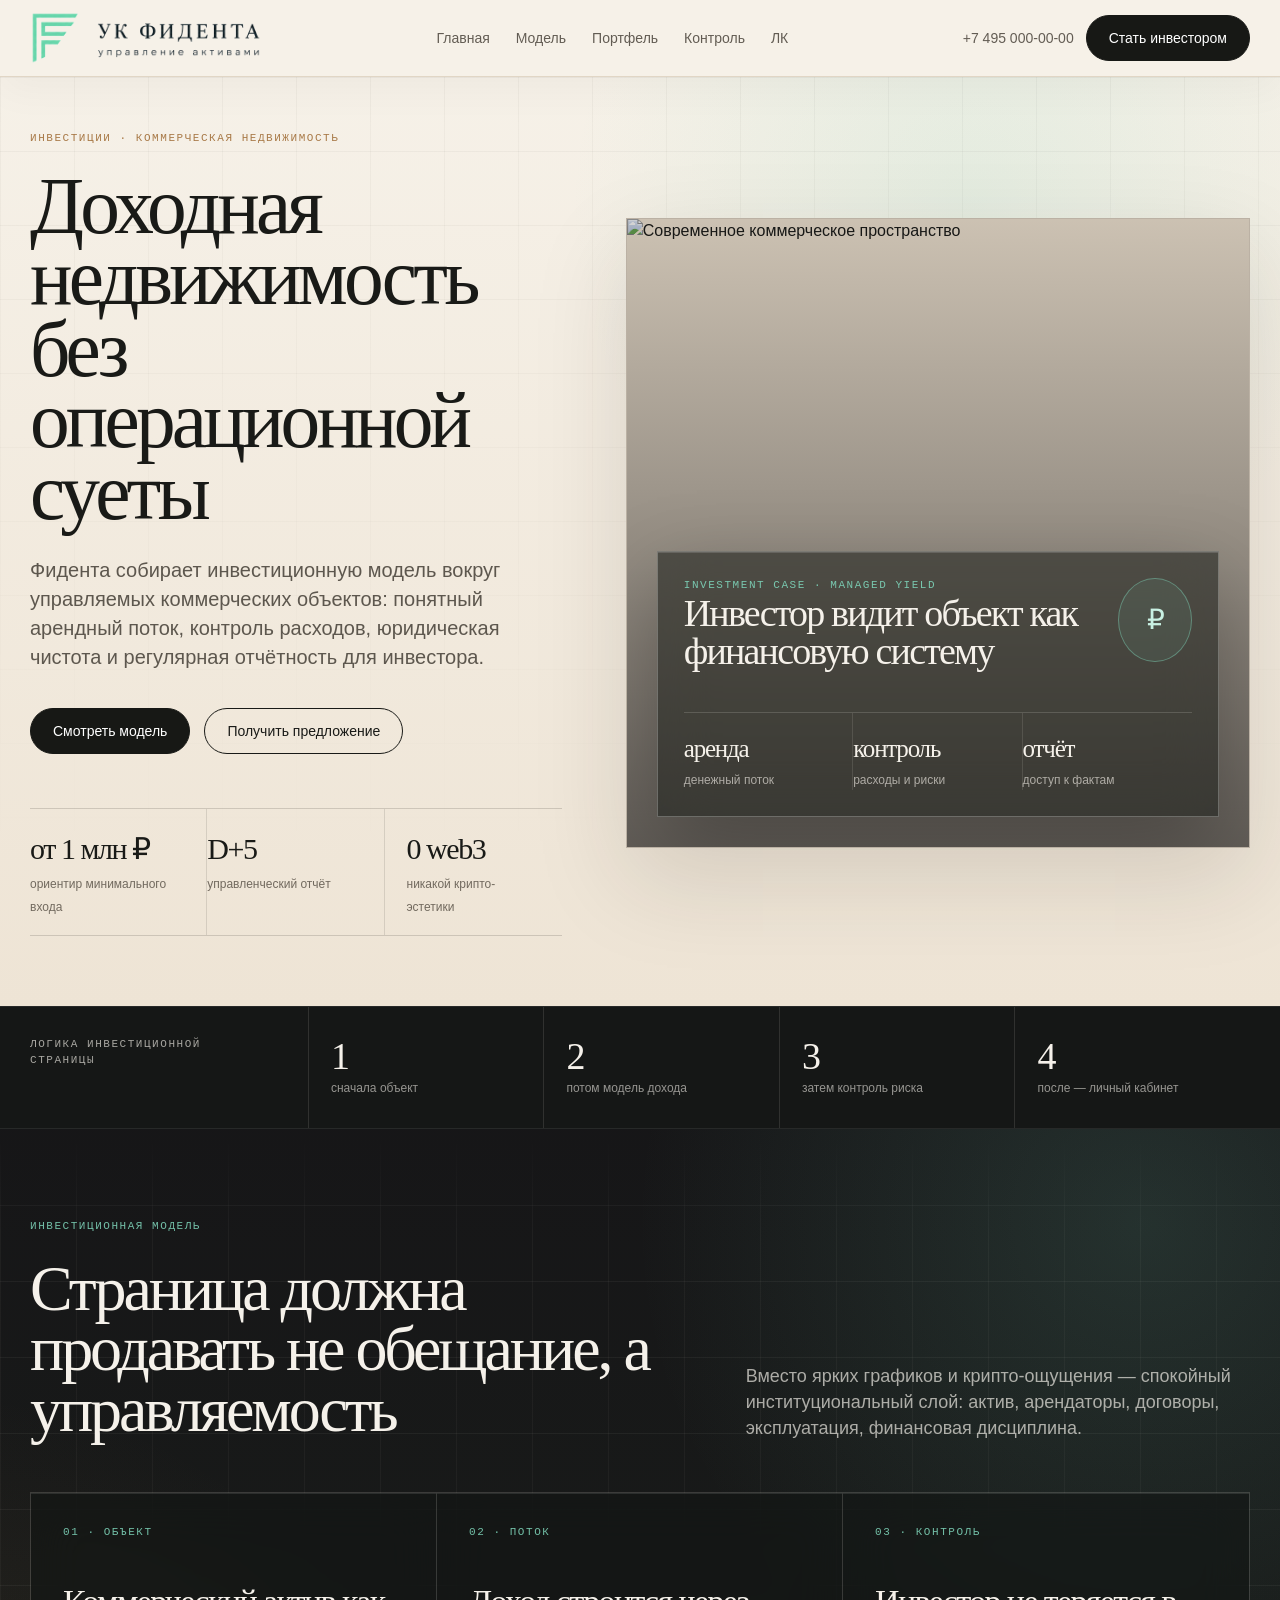
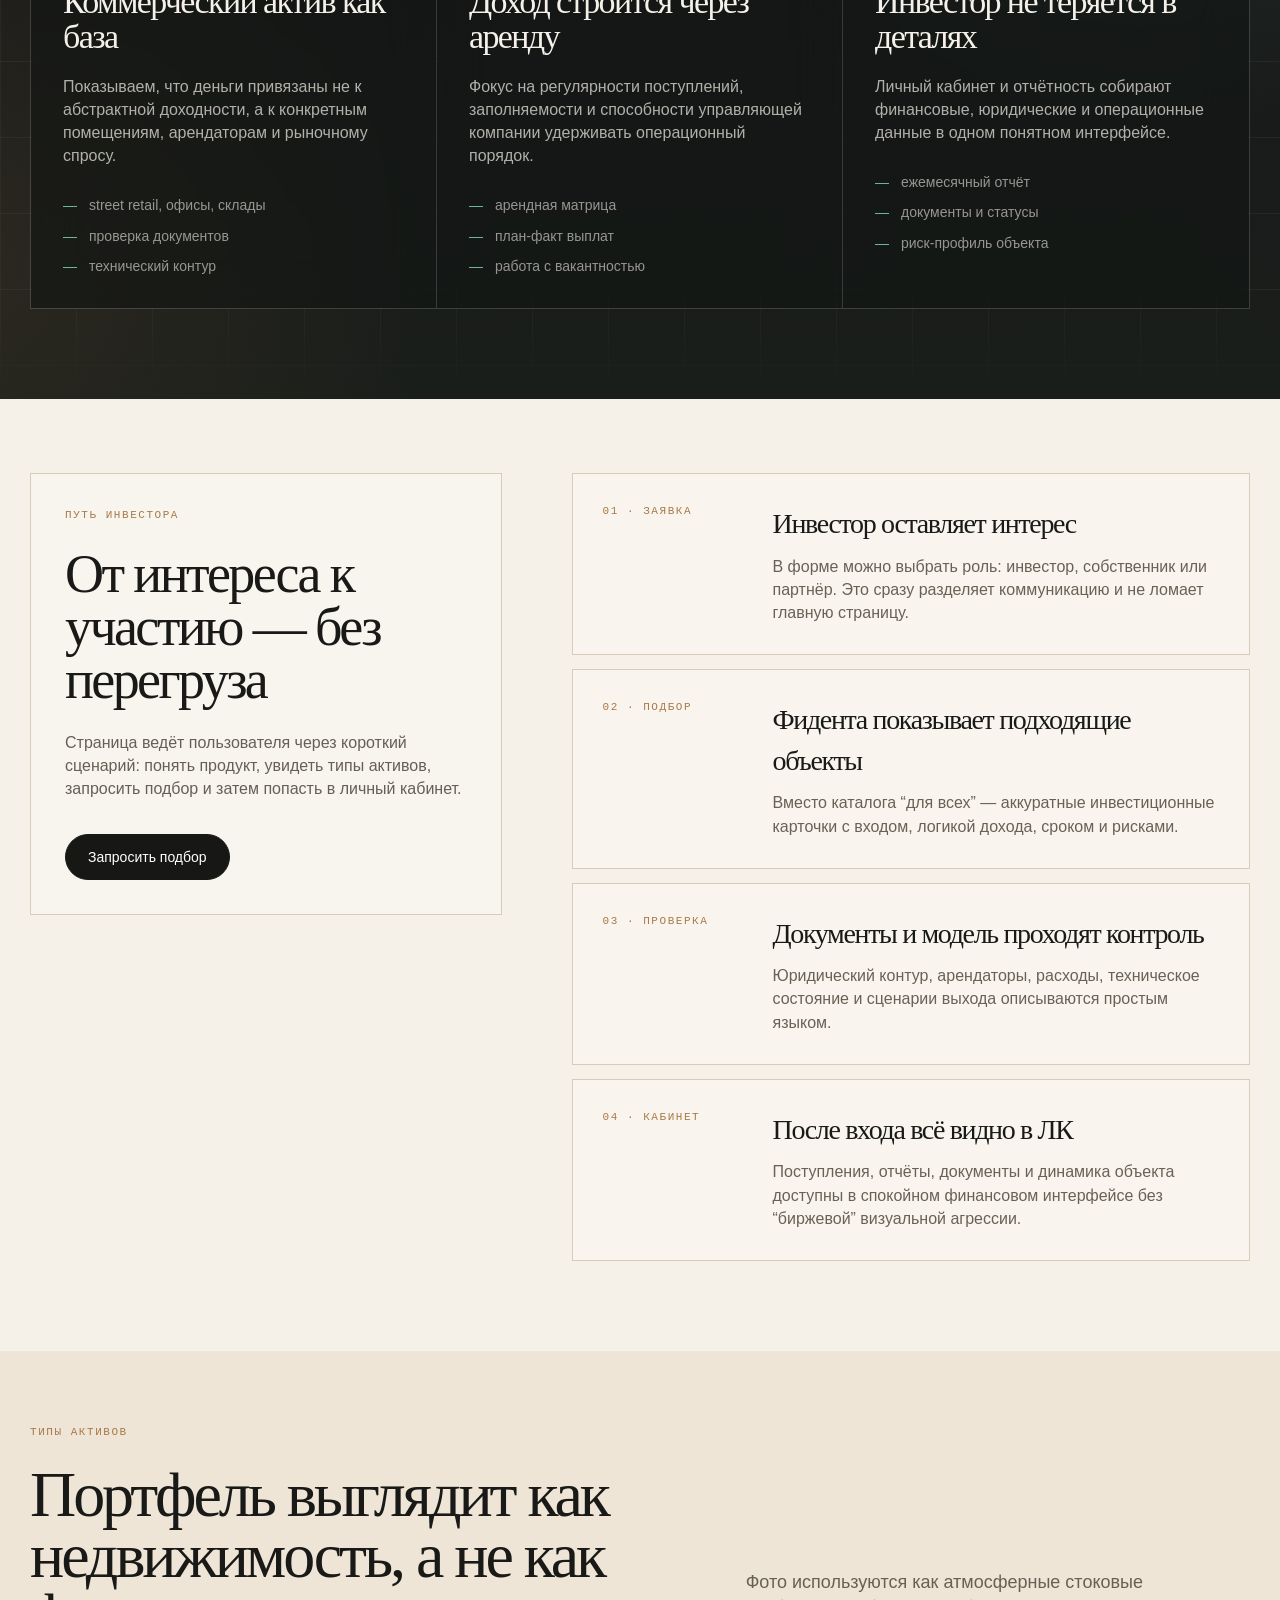
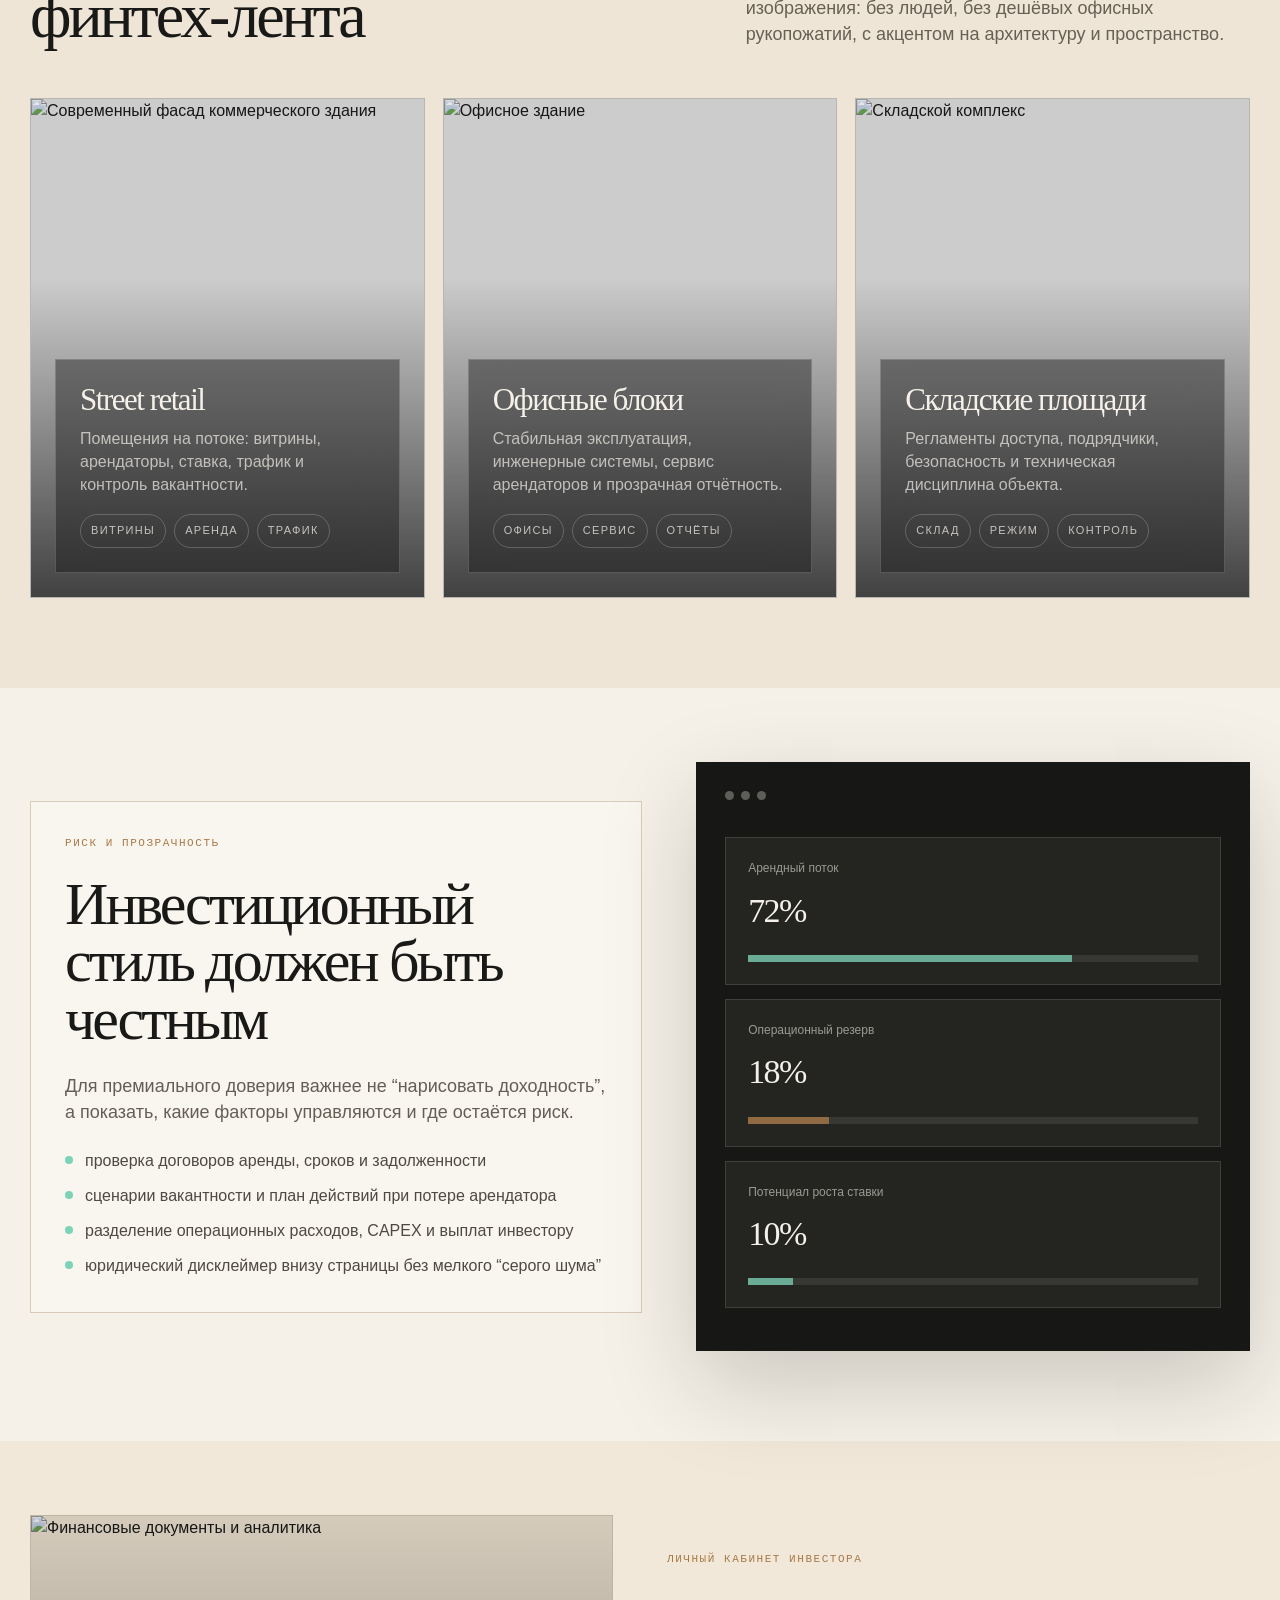
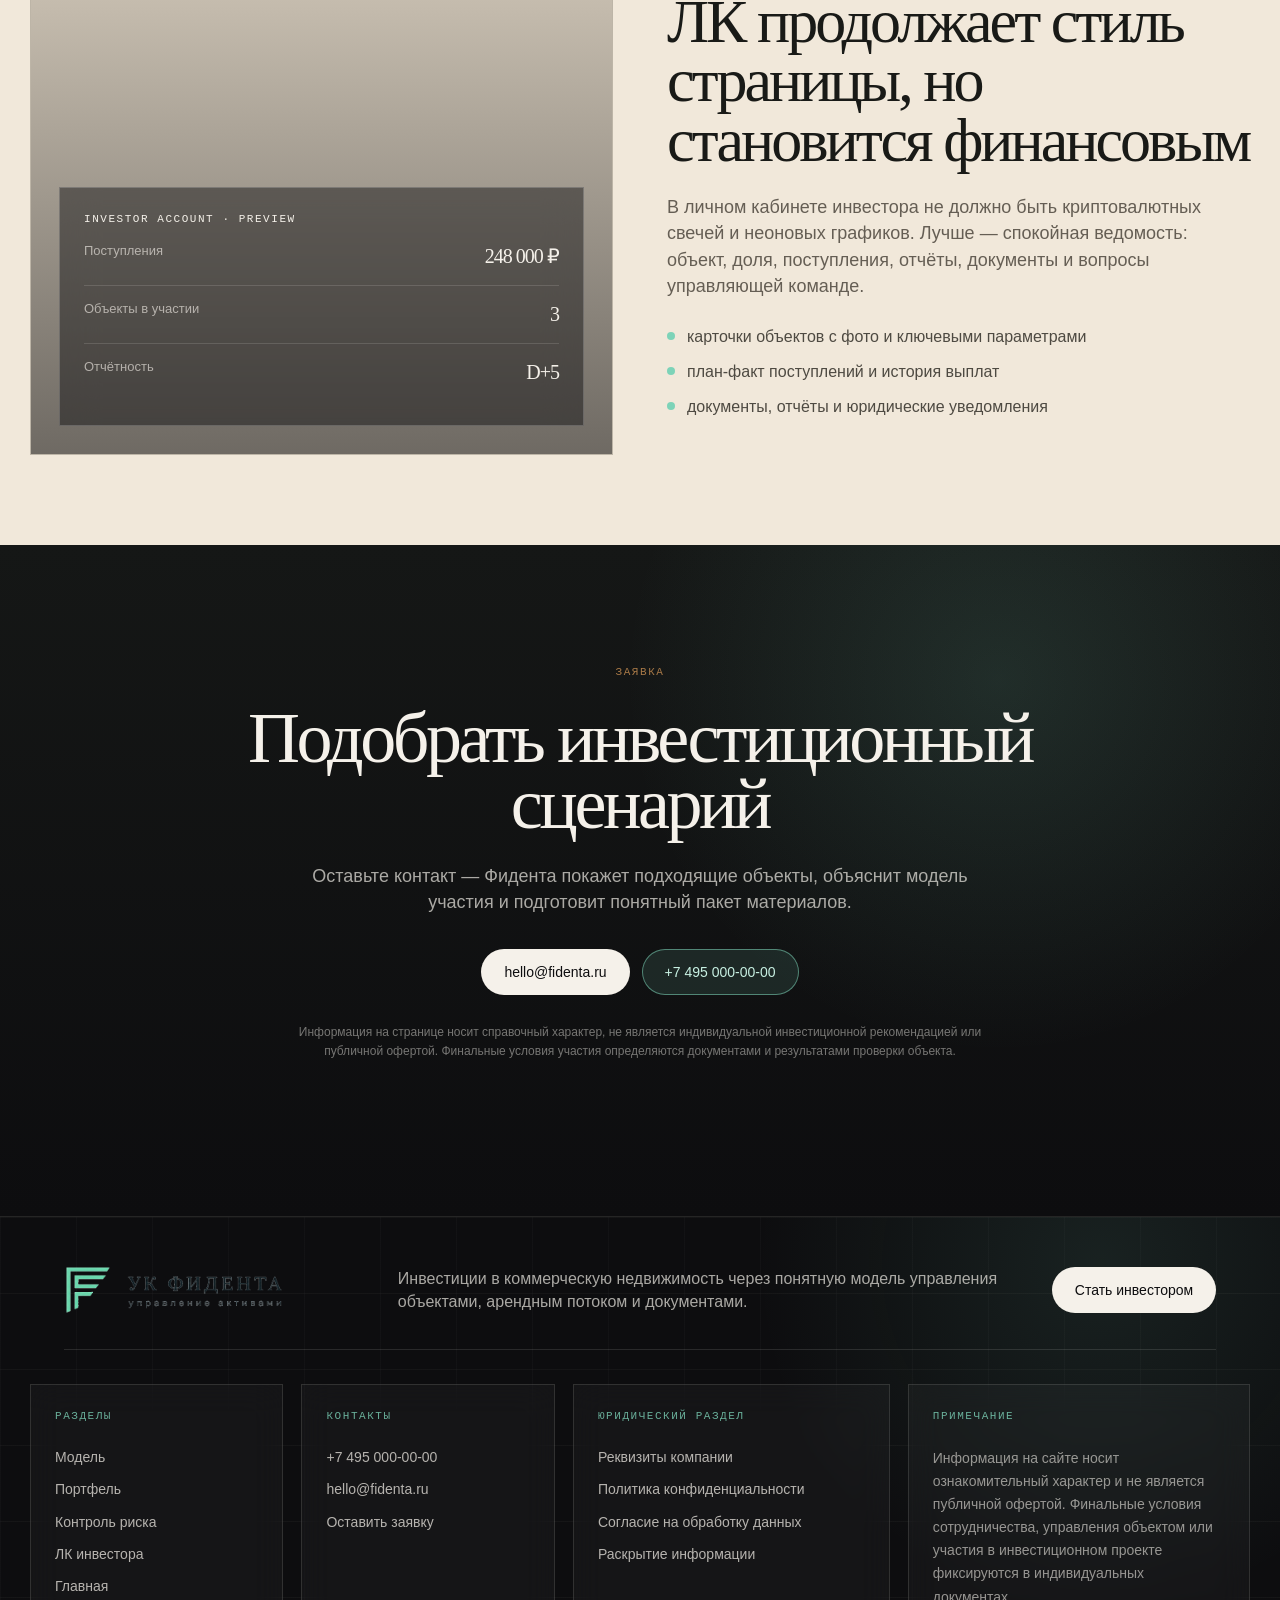
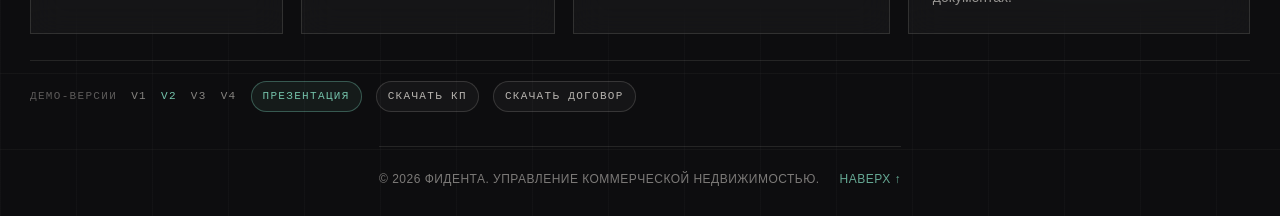
==== commit b599bca4: "Add files via upload" ====
--- a/invest.html
+++ b/invest.html
@@ -163,6 +163,68 @@
   .footer-col{padding:18px!important}
 }
 
+
+/* Demo footer navigation: versions, presentation, documents */
+.demo-footer-nav{
+  display:flex;
+  flex-wrap:wrap;
+  align-items:center;
+  gap:10px 14px;
+  padding-top:20px;
+  margin-top:-8px;
+  border-top:1px solid rgba(245,241,234,.1);
+  font-family:ui-monospace,SFMono-Regular,Menlo,Consolas,monospace;
+  font-size:11px;
+  line-height:1.2;
+  letter-spacing:.12em;
+  text-transform:uppercase;
+  color:rgba(245,241,234,.38);
+}
+.demo-footer-nav span{
+  color:rgba(245,241,234,.34);
+}
+.demo-footer-nav a{
+  color:rgba(245,241,234,.52);
+  text-decoration:none;
+  transition:.2s ease;
+}
+.demo-footer-nav a:hover{
+  color:var(--ivory);
+  transform:none;
+}
+.demo-footer-nav a.is-active{
+  color:rgba(125,211,184,.92);
+}
+.demo-footer-nav a.demo-footer-nav__main,
+.demo-footer-nav a.demo-footer-nav__download{
+  padding:8px 11px;
+  border:1px solid rgba(245,241,234,.15);
+  border-radius:999px;
+  color:rgba(245,241,234,.72);
+}
+.demo-footer-nav a.demo-footer-nav__main{
+  border-color:rgba(125,211,184,.34);
+  color:rgba(125,211,184,.9);
+  background:rgba(125,211,184,.07);
+}
+.demo-footer-nav a.demo-footer-nav__download{
+  background:rgba(255,255,255,.035);
+}
+.demo-footer-nav a.demo-footer-nav__download:hover,
+.demo-footer-nav a.demo-footer-nav__main:hover{
+  border-color:rgba(245,241,234,.34);
+}
+@media(max-width:620px){
+  .demo-footer-nav{
+    gap:9px 10px;
+    font-size:10px;
+  }
+  .demo-footer-nav a.demo-footer-nav__main,
+  .demo-footer-nav a.demo-footer-nav__download{
+    padding:7px 9px;
+  }
+}
+
 </style>
 </head>
 <body id="top">
@@ -206,6 +268,18 @@
 <p>Информация на сайте носит ознакомительный характер и не является публичной офертой. Финальные условия сотрудничества, управления объектом или участия в инвестиционном проекте фиксируются в индивидуальных документах.</p>
 </div>
 </div>
+
+<div class="demo-footer-nav" aria-label="Демо-навигация по версиям и материалам">
+  <span>Демо-версии</span>
+  <a href="https://sweeded3.github.io/Fidenta0.1/">V1</a>
+  <a class="is-active" href="https://sweeded3.github.io/Fidenta0.2/">V2</a>
+  <a href="https://sweeded3.github.io/Fidenta0.3/">V3</a>
+  <a href="https://sweeded3.github.io/Fidenta0.4/">V4</a>
+  <a class="demo-footer-nav__main" href="presentation.html">Презентация</a>
+  <a class="demo-footer-nav__download" href="docs/fidenta-kp.pdf" download>Скачать КП</a>
+  <a class="demo-footer-nav__download" href="docs/fidenta-contract.pdf" download>Скачать договор</a>
+</div>
+
 <div class="footer-bottom">
 <span>© 2026 Фидента. Управление коммерческой недвижимостью.</span>
 <a href="#top">Наверх ↑</a>
